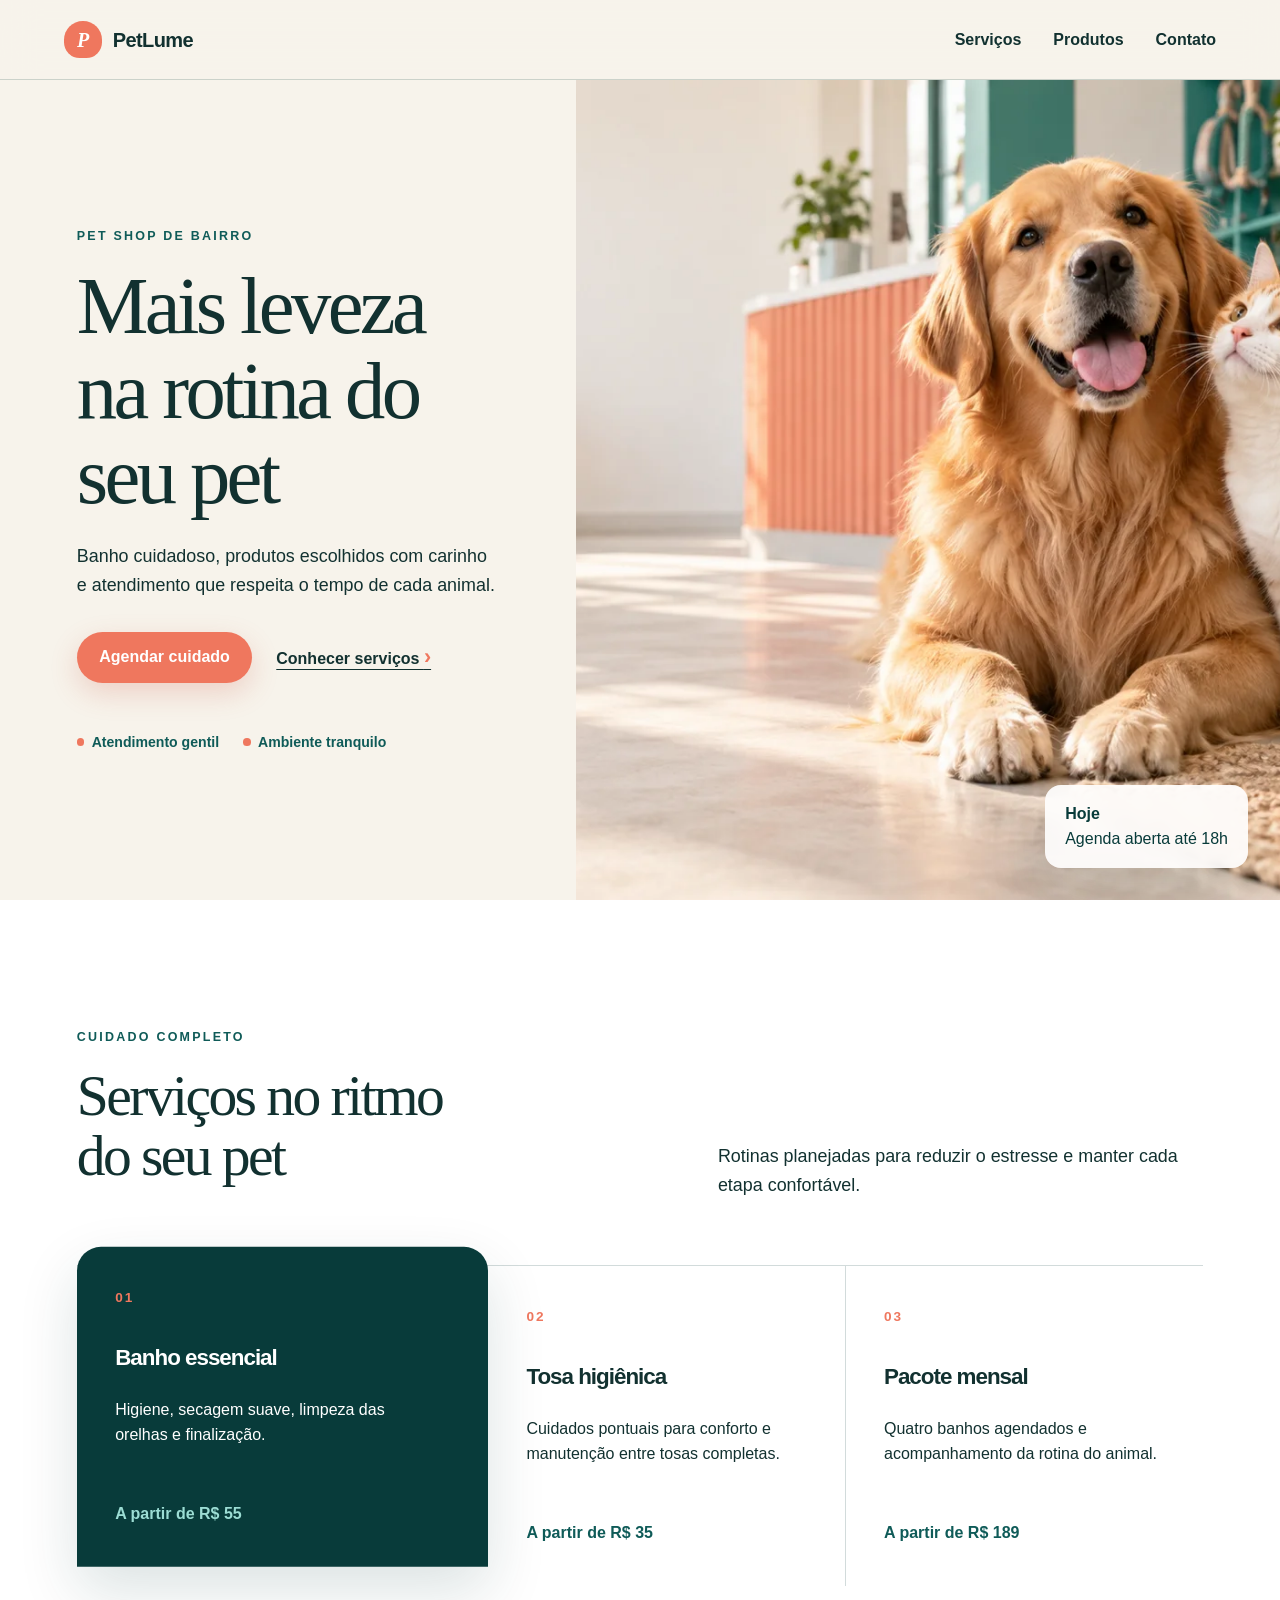
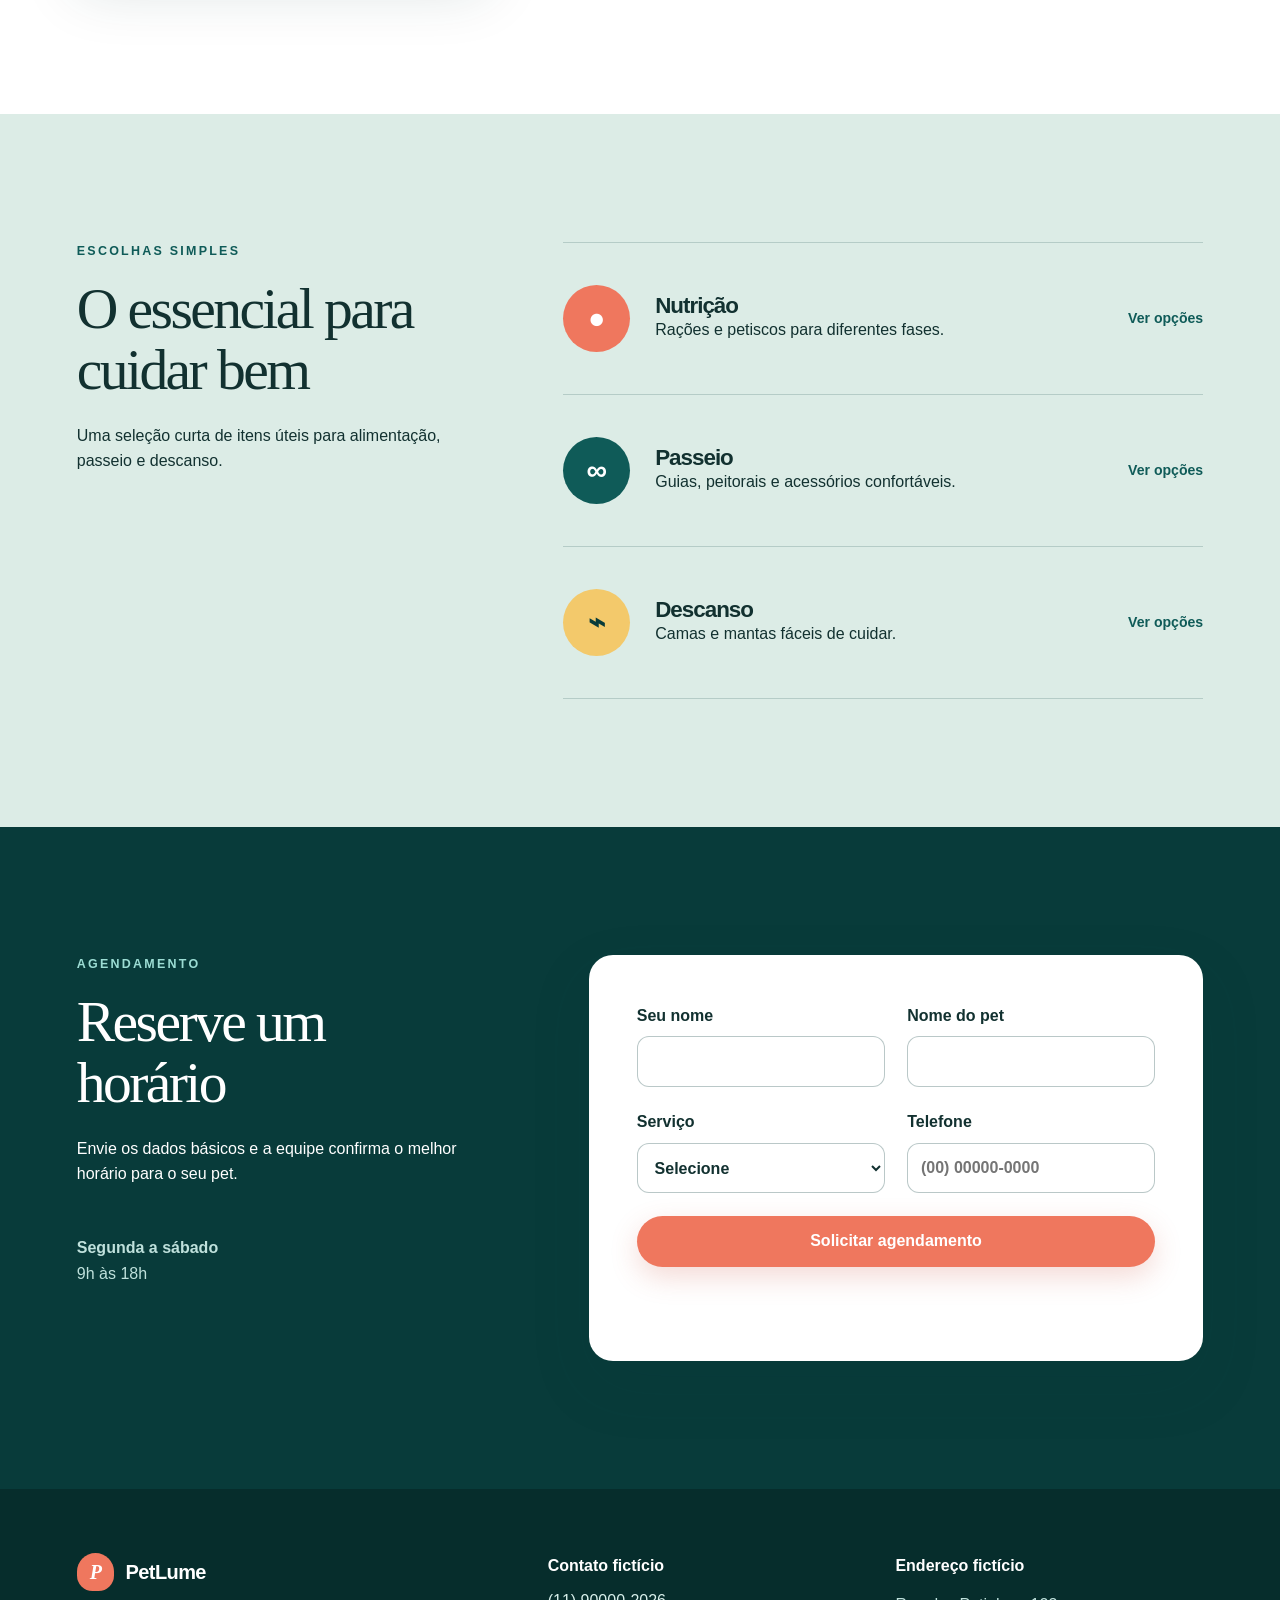
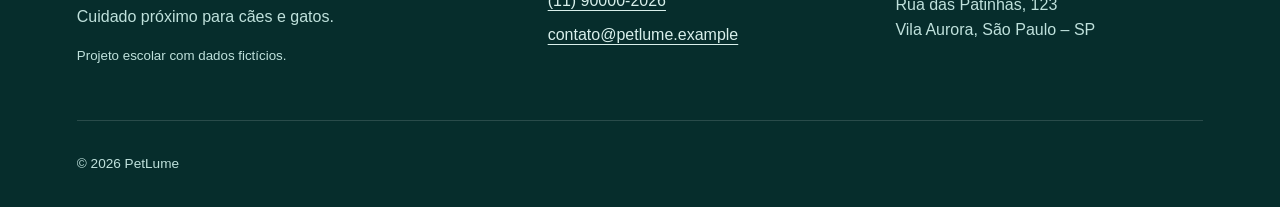
==== index.html @ 80915aac "Create PetLume school PWA" ====
<!doctype html>
<html lang="pt-BR">
  <head>
    <meta charset="utf-8" />
    <meta name="viewport" content="width=device-width, initial-scale=1" />
    <meta name="theme-color" content="#083b3a" />
    <meta name="description" content="PetLume Pet Shop Escola: banho, cuidados e produtos selecionados para cães e gatos." />
    <title>PetLume Pet Shop Escola | Cuidado que faz bem</title>
    <link rel="manifest" href="manifest.json" />
    <link rel="icon" type="image/svg+xml" href="favicon.svg" />
    <link rel="apple-touch-icon" href="assets/icon-192.png" />
    <link rel="stylesheet" href="styles.css" />
  </head>
  <body>
    <a class="skip-link" href="#conteudo">Pular para o conteúdo</a>

    <header class="site-header">
      <a class="brand" href="#inicio" aria-label="PetLume, início">
        <span class="brand-mark" aria-hidden="true">P</span>
        <span>PetLume</span>
      </a>
      <button class="menu-button" type="button" aria-expanded="false" aria-controls="menu-principal">
        <span class="sr-only">Abrir menu</span>
        <span aria-hidden="true"></span><span aria-hidden="true"></span><span aria-hidden="true"></span>
      </button>
      <nav id="menu-principal" class="site-nav" aria-label="Navegação principal">
        <a href="#servicos">Serviços</a>
        <a href="#produtos">Produtos</a>
        <a href="#contato">Contato</a>
        <button id="installButton" class="install-button" type="button" hidden>Instalar aplicativo</button>
      </nav>
    </header>

    <main id="conteudo">
      <section id="inicio" class="hero">
        <div class="hero-copy">
          <p class="eyebrow">PET SHOP DE BAIRRO</p>
          <h1>Mais leveza na rotina do seu pet</h1>
          <p class="hero-text">Banho cuidadoso, produtos escolhidos com carinho e atendimento que respeita o tempo de cada animal.</p>
          <div class="hero-actions">
            <a class="button primary" href="#agendamento">Agendar cuidado</a>
            <a class="text-link" href="#servicos">Conhecer serviços <span aria-hidden="true">›</span></a>
          </div>
          <div class="trust-row" aria-label="Diferenciais">
            <span>Atendimento gentil</span>
            <span>Ambiente tranquilo</span>
          </div>
        </div>
        <div class="hero-media">
          <img src="assets/petlume-hero.webp" alt="Cão golden retriever e gato laranja juntos em um pet shop iluminado" width="1536" height="1024" />
          <p class="hero-note"><strong>Hoje</strong><br />Agenda aberta até 18h</p>
        </div>
      </section>

      <section id="servicos" class="section services-section">
        <div class="section-heading">
          <div>
            <p class="eyebrow">CUIDADO COMPLETO</p>
            <h2>Serviços no ritmo do seu pet</h2>
          </div>
          <p>Rotinas planejadas para reduzir o estresse e manter cada etapa confortável.</p>
        </div>
        <div class="services-grid">
          <article class="service-card featured">
            <span class="service-number">01</span>
            <h3>Banho essencial</h3>
            <p>Higiene, secagem suave, limpeza das orelhas e finalização.</p>
            <strong>A partir de R$ 55</strong>
          </article>
          <article class="service-card">
            <span class="service-number">02</span>
            <h3>Tosa higiênica</h3>
            <p>Cuidados pontuais para conforto e manutenção entre tosas completas.</p>
            <strong>A partir de R$ 35</strong>
          </article>
          <article class="service-card">
            <span class="service-number">03</span>
            <h3>Pacote mensal</h3>
            <p>Quatro banhos agendados e acompanhamento da rotina do animal.</p>
            <strong>A partir de R$ 189</strong>
          </article>
        </div>
      </section>

      <section id="produtos" class="section products-section">
        <div class="products-intro">
          <p class="eyebrow">ESCOLHAS SIMPLES</p>
          <h2>O essencial para cuidar bem</h2>
          <p>Uma seleção curta de itens úteis para alimentação, passeio e descanso.</p>
        </div>
        <div class="product-list" role="list">
          <article class="product" role="listitem">
            <div class="product-icon food" aria-hidden="true">●</div>
            <div><h3>Nutrição</h3><p>Rações e petiscos para diferentes fases.</p></div>
            <span>Ver opções</span>
          </article>
          <article class="product" role="listitem">
            <div class="product-icon walk" aria-hidden="true">∞</div>
            <div><h3>Passeio</h3><p>Guias, peitorais e acessórios confortáveis.</p></div>
            <span>Ver opções</span>
          </article>
          <article class="product" role="listitem">
            <div class="product-icon rest" aria-hidden="true">⌁</div>
            <div><h3>Descanso</h3><p>Camas e mantas fáceis de cuidar.</p></div>
            <span>Ver opções</span>
          </article>
        </div>
      </section>

      <section id="agendamento" class="section booking-section">
        <div class="booking-copy">
          <p class="eyebrow">AGENDAMENTO</p>
          <h2>Reserve um horário</h2>
          <p>Envie os dados básicos e a equipe confirma o melhor horário para o seu pet.</p>
          <p class="booking-detail"><strong>Segunda a sábado</strong><br />9h às 18h</p>
        </div>
        <form id="bookingForm" class="booking-form">
          <label>Seu nome<input name="nome" type="text" autocomplete="name" required /></label>
          <label>Nome do pet<input name="pet" type="text" required /></label>
          <label>Serviço
            <select name="servico" required>
              <option value="">Selecione</option>
              <option>Banho essencial</option>
              <option>Tosa higiênica</option>
              <option>Pacote mensal</option>
            </select>
          </label>
          <label>Telefone<input name="telefone" type="tel" inputmode="tel" autocomplete="tel" placeholder="(00) 00000-0000" required /></label>
          <button class="button primary" type="submit">Solicitar agendamento</button>
          <p id="formStatus" class="form-status" role="status" aria-live="polite"></p>
        </form>
      </section>
    </main>

    <footer id="contato" class="site-footer">
      <div>
        <a class="brand footer-brand" href="#inicio"><span class="brand-mark" aria-hidden="true">P</span><span>PetLume</span></a>
        <p>Cuidado próximo para cães e gatos.</p>
        <p><small>Projeto escolar com dados fictícios.</small></p>
      </div>
      <div><strong>Contato fictício</strong><a href="tel:+5511900002026">(11) 90000-2026</a><a href="mailto:contato@petlume.example">contato@petlume.example</a></div>
      <div><strong>Endereço fictício</strong><p>Rua das Patinhas, 123<br />Vila Aurora, São Paulo – SP</p></div>
      <p class="copyright">© <span id="year"></span> PetLume</p>
    </footer>

    <div id="offlineNotice" class="offline-notice" role="status" hidden>Você está sem internet. O conteúdo principal continua disponível.</div>
    <script src="app.js" defer></script>
  </body>
</html>
---- styles.css ----
:root {
  color-scheme: light;
  --ink: #123130;
  --deep: #083b3a;
  --teal: #0f5b58;
  --mint: #dcece6;
  --cream: #f7f3eb;
  --white: #ffffff;
  --coral: #ef775e;
  --coral-dark: #cf5844;
  --line: rgba(8, 59, 58, 0.18);
  --shadow: 0 24px 60px rgba(8, 59, 58, 0.14);
  --radius: 1.5rem;
}

* { box-sizing: border-box; }
html { scroll-behavior: smooth; }
body { margin: 0; font-family: Inter, Aptos, "Segoe UI", sans-serif; color: var(--ink); background: var(--cream); font-size: 1rem; line-height: 1.6; }
img { display: block; max-width: 100%; }
a { color: inherit; }
button, input, select { font: inherit; }
button, a { -webkit-tap-highlight-color: transparent; }
.sr-only { position: absolute; width: 1px; height: 1px; padding: 0; margin: -1px; overflow: hidden; clip: rect(0, 0, 0, 0); white-space: nowrap; border: 0; }
.skip-link { position: fixed; top: .75rem; left: .75rem; z-index: 100; padding: .7rem 1rem; color: var(--white); background: var(--deep); border-radius: .5rem; transform: translateY(-180%); }
.skip-link:focus { transform: translateY(0); }

.site-header { position: sticky; top: 0; z-index: 20; min-height: 5rem; padding: 0 clamp(1.25rem, 5vw, 5rem); display: flex; align-items: center; justify-content: space-between; gap: 2rem; background: rgba(247, 243, 235, .92); backdrop-filter: blur(18px); border-bottom: 1px solid var(--line); }
.brand { display: inline-flex; align-items: center; gap: .7rem; font-size: 1.25rem; font-weight: 800; text-decoration: none; letter-spacing: -.03em; }
.brand-mark { display: grid; place-items: center; width: 2.35rem; aspect-ratio: 1; border-radius: 50% 50% 42% 42%; color: var(--white); background: var(--coral); font-family: Georgia, serif; font-style: italic; font-weight: 700; }
.site-nav { display: flex; align-items: center; gap: clamp(1rem, 2.5vw, 2.25rem); }
.site-nav a { position: relative; font-weight: 650; text-decoration: none; }
.site-nav a::after { content: ""; position: absolute; left: 0; right: 100%; bottom: -.35rem; height: 2px; background: var(--coral); transition: right .2s ease; }
.site-nav a:hover::after, .site-nav a:focus-visible::after { right: 0; }
.install-button { border: 1px solid var(--deep); padding: .65rem 1rem; background: transparent; color: var(--deep); border-radius: 999px; cursor: pointer; font-weight: 750; }
.menu-button { display: none; width: 2.8rem; height: 2.8rem; padding: .65rem; border: 0; background: transparent; cursor: pointer; }
.menu-button span[aria-hidden] { display: block; height: 2px; margin: .28rem 0; background: var(--deep); }

.hero { min-height: calc(100vh - 5rem); display: grid; grid-template-columns: minmax(0, .9fr) minmax(0, 1.1fr); align-items: stretch; }
.hero-copy { align-self: center; padding: clamp(4rem, 8vw, 8rem) clamp(1.5rem, 6vw, 6rem); }
.eyebrow { margin: 0 0 1.1rem; color: var(--teal); font-size: .78rem; font-weight: 850; letter-spacing: .18em; }
h1, h2, h3 { margin-top: 0; line-height: 1.05; letter-spacing: -.045em; }
h1 { max-width: 10ch; margin-bottom: 1.5rem; font-family: Georgia, "Times New Roman", serif; font-size: clamp(3.4rem, 6.3vw, 7rem); font-weight: 500; }
h2 { max-width: 14ch; margin-bottom: 1.4rem; font-family: Georgia, "Times New Roman", serif; font-size: clamp(2.5rem, 4.5vw, 4.8rem); font-weight: 500; }
h3 { margin-bottom: .7rem; font-size: 1.4rem; }
.hero-text { max-width: 34rem; margin: 0 0 2rem; font-size: clamp(1.05rem, 1.4vw, 1.28rem); }
.hero-actions { display: flex; align-items: center; gap: 1.5rem; flex-wrap: wrap; }
.button { display: inline-flex; justify-content: center; align-items: center; min-height: 3.2rem; padding: .8rem 1.4rem; border: 0; border-radius: 999px; text-decoration: none; font-weight: 800; cursor: pointer; }
.button.primary { color: var(--white); background: var(--coral); box-shadow: 0 10px 28px rgba(207, 88, 68, .22); }
.button.primary:hover, .button.primary:focus-visible { background: var(--coral-dark); transform: translateY(-1px); }
.text-link { font-weight: 800; text-underline-offset: .3rem; }
.text-link span { color: var(--coral); font-size: 1.35rem; }
.trust-row { display: flex; gap: 1.5rem; margin-top: 3rem; color: var(--teal); font-size: .88rem; font-weight: 750; }
.trust-row span { display: inline-flex; align-items: center; gap: .45rem; }
.trust-row span::before { content: ""; width: .48rem; height: .48rem; border-radius: 50%; background: var(--coral); }
.hero-media { position: relative; min-height: 37rem; overflow: hidden; background: var(--mint); }
.hero-media img { width: 100%; height: 100%; object-fit: cover; object-position: 58% center; }
.hero-note { position: absolute; right: 2rem; bottom: 2rem; margin: 0; padding: 1rem 1.25rem; color: var(--deep); background: rgba(255,255,255,.9); border-radius: 1rem; box-shadow: var(--shadow); backdrop-filter: blur(10px); }

.section { padding: clamp(5rem, 10vw, 9rem) clamp(1.5rem, 6vw, 6rem); }
.section-heading { display: grid; grid-template-columns: 1.1fr .9fr; align-items: end; gap: 3rem; margin-bottom: 3.5rem; }
.section-heading p:last-child { max-width: 32rem; margin: 0 0 .6rem auto; font-size: 1.12rem; }
.services-section { background: var(--white); }
.services-grid { display: grid; grid-template-columns: 1.15fr 1fr 1fr; border-top: 1px solid var(--line); }
.service-card { min-height: 20rem; padding: 2.5rem clamp(1.25rem, 3vw, 3rem); display: flex; flex-direction: column; border-right: 1px solid var(--line); }
.service-card:last-child { border-right: 0; }
.service-card.featured { color: var(--white); background: var(--deep); border: 0; border-radius: var(--radius) var(--radius) 0 0; transform: translateY(-1.2rem); box-shadow: var(--shadow); }
.service-number { margin-bottom: auto; color: var(--coral); font-size: .85rem; font-weight: 850; letter-spacing: .15em; }
.service-card p { max-width: 20rem; }
.service-card strong { margin-top: auto; color: var(--teal); }
.service-card.featured strong { color: #9cddd4; }

.products-section { display: grid; grid-template-columns: .75fr 1.25fr; gap: clamp(3rem, 8vw, 8rem); background: var(--mint); }
.products-intro { align-self: start; position: sticky; top: 8rem; }
.products-intro p:last-child { max-width: 28rem; }
.product-list { border-top: 1px solid var(--line); }
.product { display: grid; grid-template-columns: 4.5rem 1fr auto; align-items: center; gap: 1.25rem; min-height: 9.5rem; padding: 1.5rem 0; border-bottom: 1px solid var(--line); }
.product h3, .product p { margin: 0; }
.product > span { color: var(--teal); font-weight: 800; font-size: .88rem; }
.product-icon { display: grid; place-items: center; width: 4.2rem; aspect-ratio: 1; border-radius: 50%; color: var(--white); font-size: 1.8rem; font-weight: 800; }
.product-icon.food { background: var(--coral); }
.product-icon.walk { background: var(--teal); }
.product-icon.rest { color: var(--deep); background: #f3c96b; }

.booking-section { display: grid; grid-template-columns: .8fr 1.2fr; gap: clamp(3rem, 8vw, 8rem); color: var(--white); background: var(--deep); }
.booking-section .eyebrow { color: #9cddd4; }
.booking-detail { margin-top: 3rem; color: #bfe1dc; }
.booking-form { display: grid; grid-template-columns: 1fr 1fr; gap: 1.4rem; padding: clamp(1.5rem, 4vw, 3rem); color: var(--ink); background: var(--white); border-radius: var(--radius); box-shadow: var(--shadow); }
.booking-form label { display: grid; gap: .5rem; font-weight: 750; }
.booking-form input, .booking-form select { width: 100%; min-height: 3.15rem; padding: .7rem .8rem; border: 1px solid rgba(8, 59, 58, .28); border-radius: .75rem; color: var(--ink); background: #fff; }
.booking-form input:focus, .booking-form select:focus { outline: 3px solid rgba(239, 119, 94, .3); border-color: var(--coral); }
.booking-form .button, .form-status { grid-column: 1 / -1; }
.form-status { min-height: 1.5rem; margin: 0; color: var(--teal); font-weight: 700; }

.site-footer { display: grid; grid-template-columns: 1.4fr 1fr 1fr; gap: 2.5rem; padding: 4rem clamp(1.5rem, 6vw, 6rem) 2rem; color: var(--white); background: #062d2c; }
.site-footer > div { display: flex; flex-direction: column; align-items: flex-start; }
.site-footer p { margin: .8rem 0 0; color: #bfe1dc; }
.site-footer a:not(.brand) { margin-top: .55rem; color: #d8efeb; text-underline-offset: .25rem; }
.footer-brand { color: var(--white); }
.copyright { grid-column: 1 / -1; padding-top: 2rem; border-top: 1px solid rgba(255,255,255,.14); font-size: .85rem; }
.offline-notice { position: fixed; z-index: 50; left: 50%; bottom: 1.25rem; width: min(36rem, calc(100% - 2rem)); padding: .8rem 1rem; transform: translateX(-50%); text-align: center; color: var(--white); background: #202020; border-radius: .8rem; box-shadow: var(--shadow); }

@media (max-width: 880px) {
  .menu-button { display: block; }
  .site-nav { position: absolute; top: calc(100% + 1px); left: 0; right: 0; display: none; align-items: stretch; padding: 1.4rem; background: var(--cream); border-bottom: 1px solid var(--line); box-shadow: 0 14px 30px rgba(8,59,58,.08); }
  .site-nav.open { display: grid; }
  .site-nav a { padding: .7rem; }
  .hero { grid-template-columns: 1fr; }
  .hero-copy { order: 2; }
  .hero-media { min-height: 52vh; }
  .hero-note { right: 1rem; bottom: 1rem; }
  .section-heading, .products-section, .booking-section { grid-template-columns: 1fr; }
  .section-heading p:last-child { margin-left: 0; }
  .services-grid { grid-template-columns: 1fr; }
  .service-card { min-height: 16rem; border-right: 0; border-bottom: 1px solid var(--line); }
  .service-card.featured { transform: none; border-radius: var(--radius); }
  .products-intro { position: static; }
  .site-footer { grid-template-columns: 1fr 1fr; }
}

@media (max-width: 560px) {
  h1 { font-size: clamp(3rem, 16vw, 4.6rem); }
  .hero-media { min-height: 25rem; }
  .hero-media img { object-position: 65% center; }
  .trust-row { flex-direction: column; gap: .6rem; }
  .booking-form { grid-template-columns: 1fr; }
  .product { grid-template-columns: 3.6rem 1fr; }
  .product-icon { width: 3.4rem; }
  .product > span { grid-column: 2; }
  .site-footer { grid-template-columns: 1fr; }
}

@media (prefers-reduced-motion: reduce) {
  html { scroll-behavior: auto; }
  *, *::before, *::after { transition-duration: .01ms !important; animation-duration: .01ms !important; animation-iteration-count: 1 !important; }
}
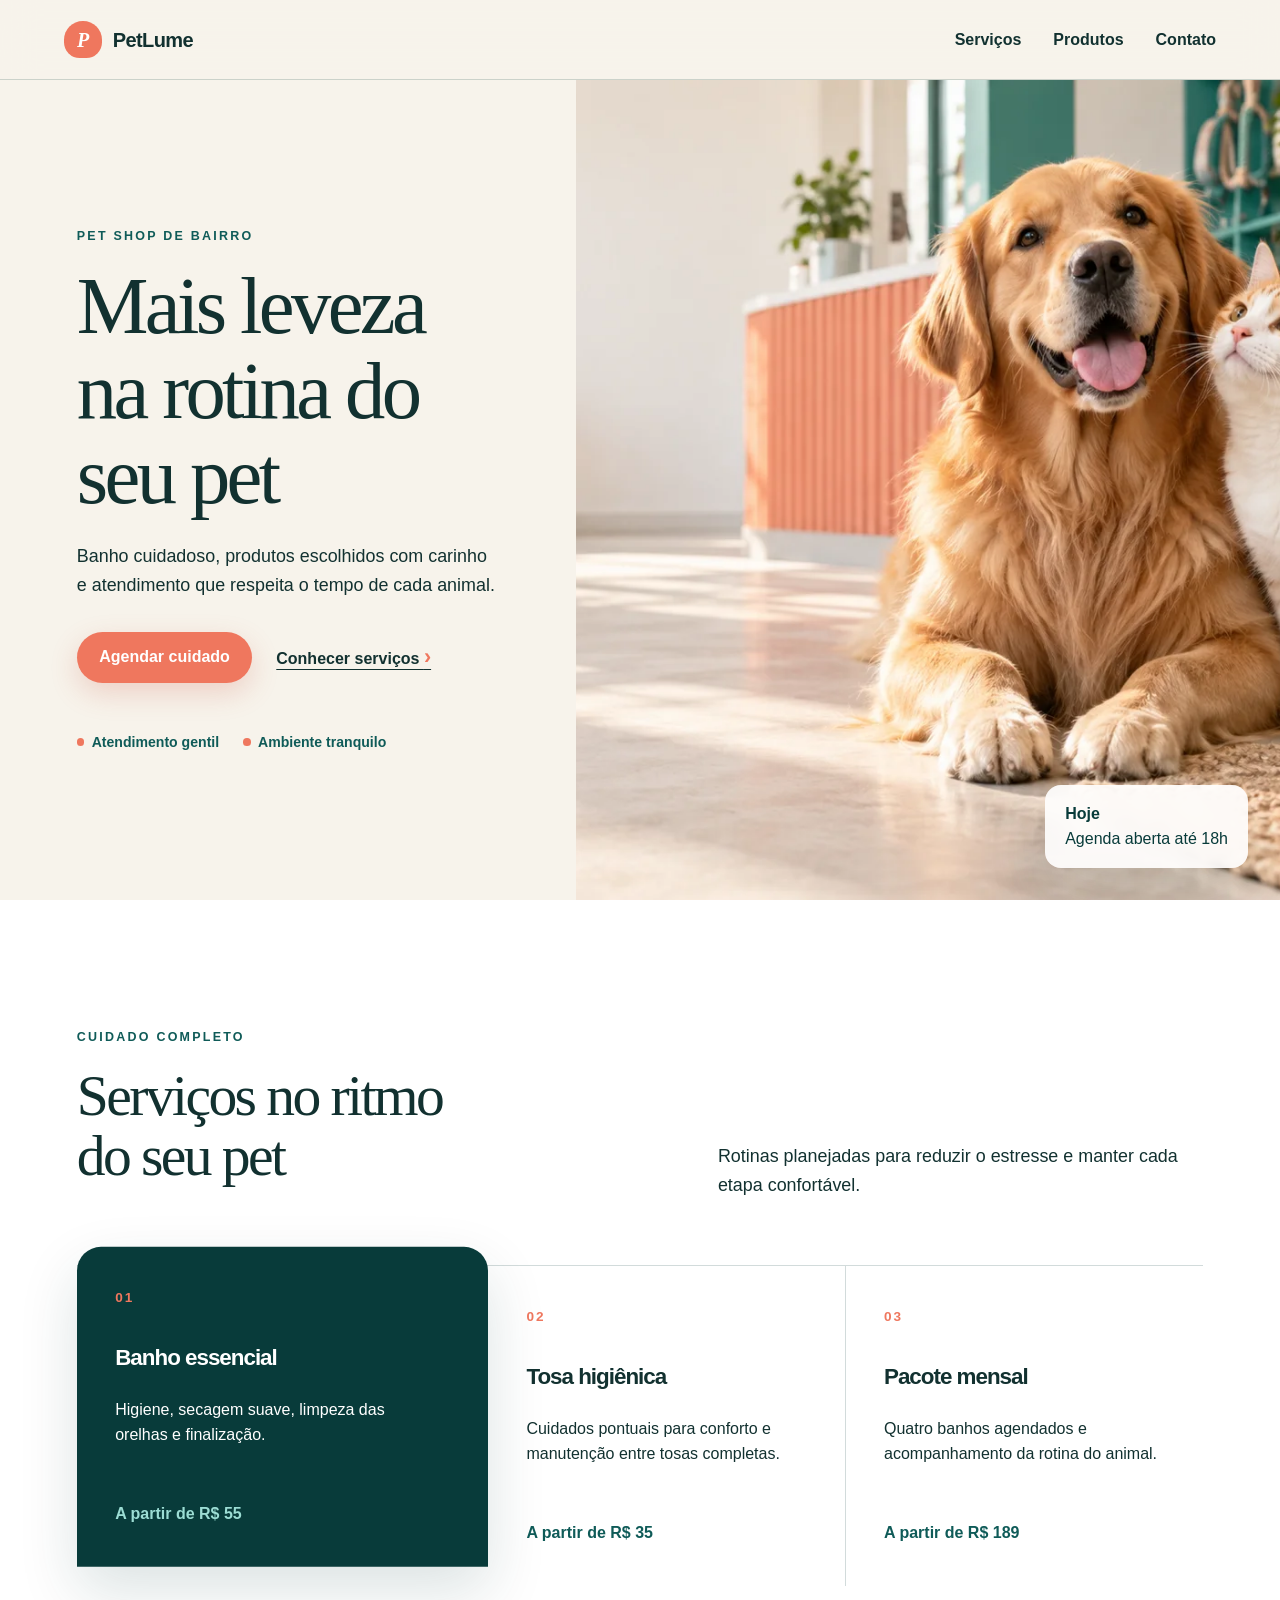
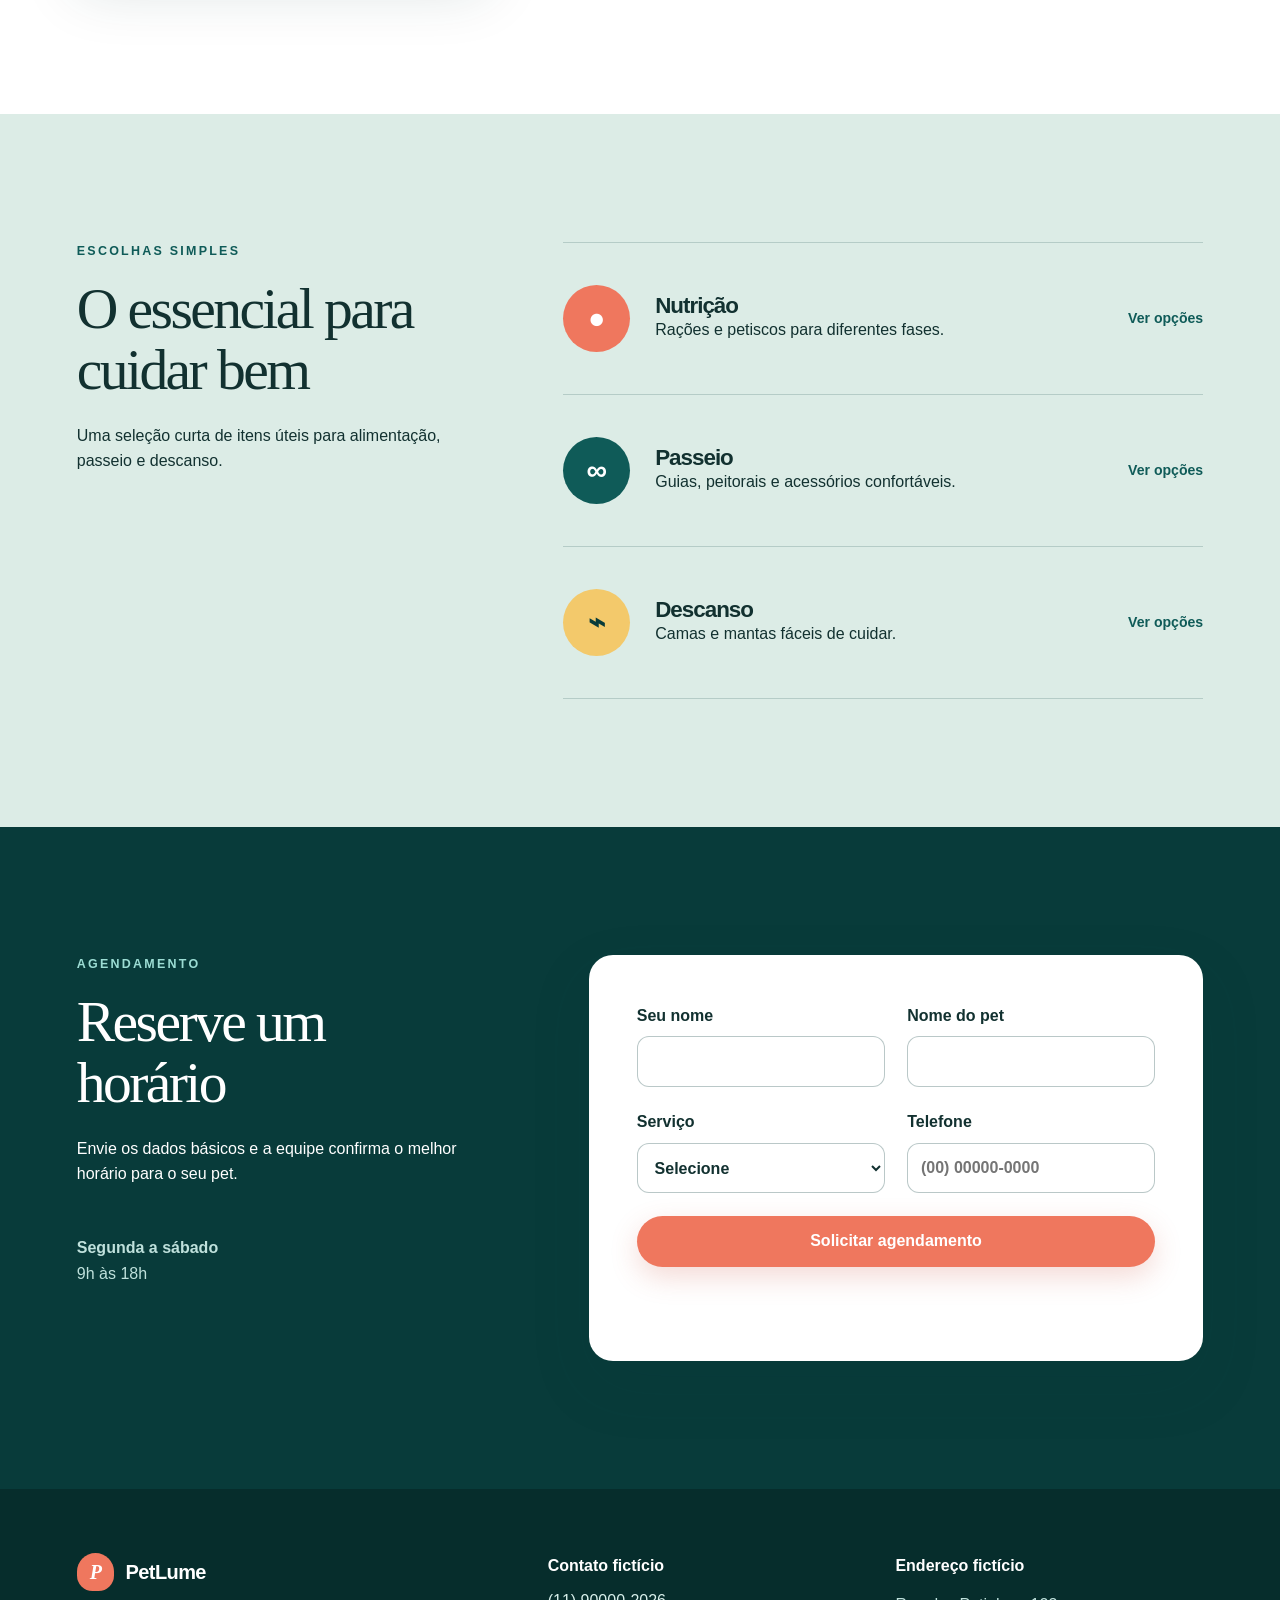
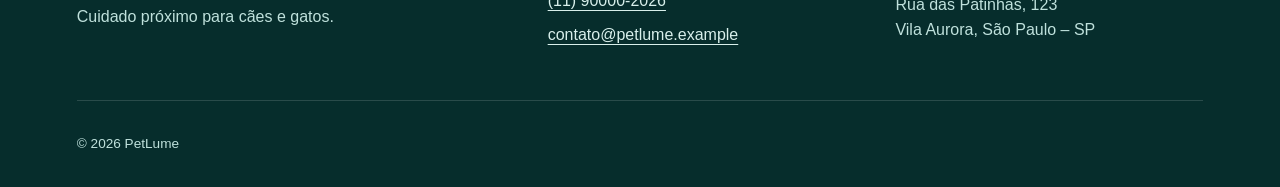
==== commit d2eb4d06: "Remove school project notice" ====
--- a/index.html
+++ b/index.html
@@ -136,7 +136,6 @@
       <div>
         <a class="brand footer-brand" href="#inicio"><span class="brand-mark" aria-hidden="true">P</span><span>PetLume</span></a>
         <p>Cuidado próximo para cães e gatos.</p>
-        <p><small>Projeto escolar com dados fictícios.</small></p>
       </div>
       <div><strong>Contato fictício</strong><a href="tel:+5511900002026">(11) 90000-2026</a><a href="mailto:contato@petlume.example">contato@petlume.example</a></div>
       <div><strong>Endereço fictício</strong><p>Rua das Patinhas, 123<br />Vila Aurora, São Paulo – SP</p></div>
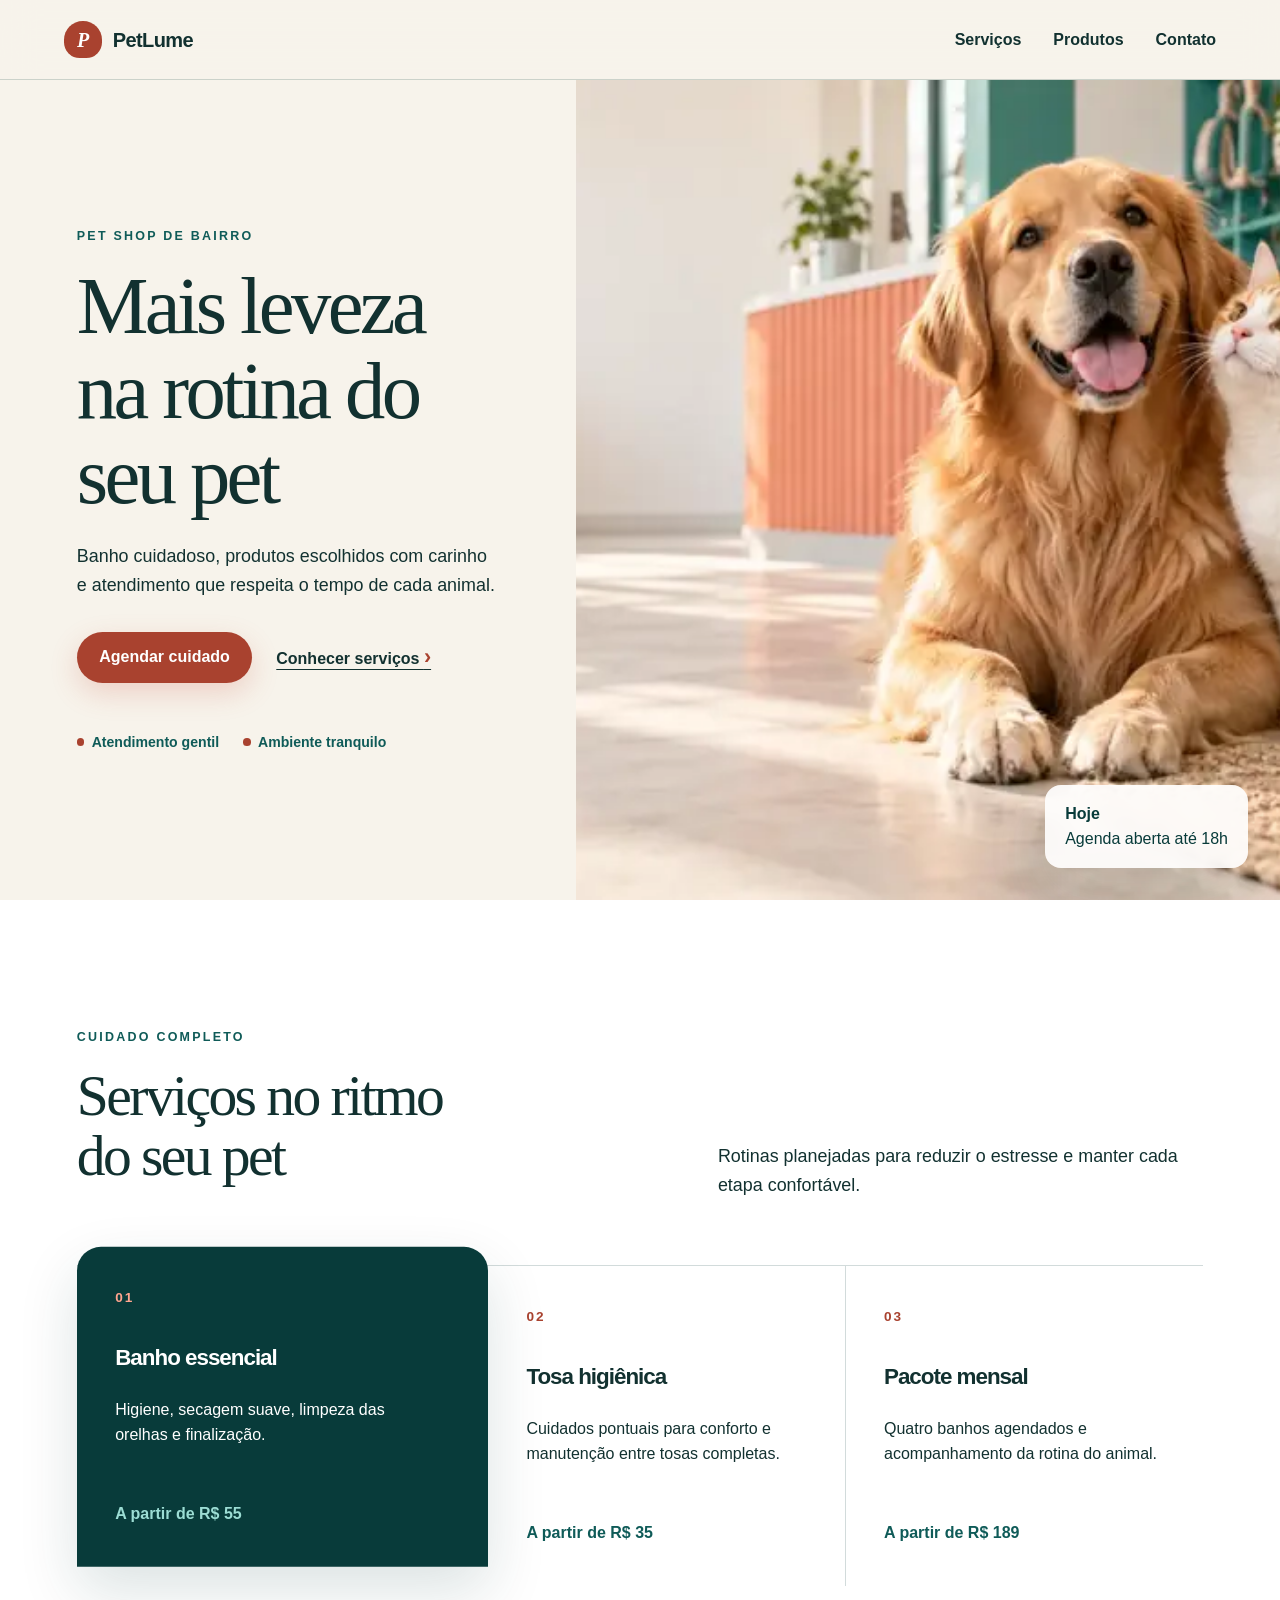
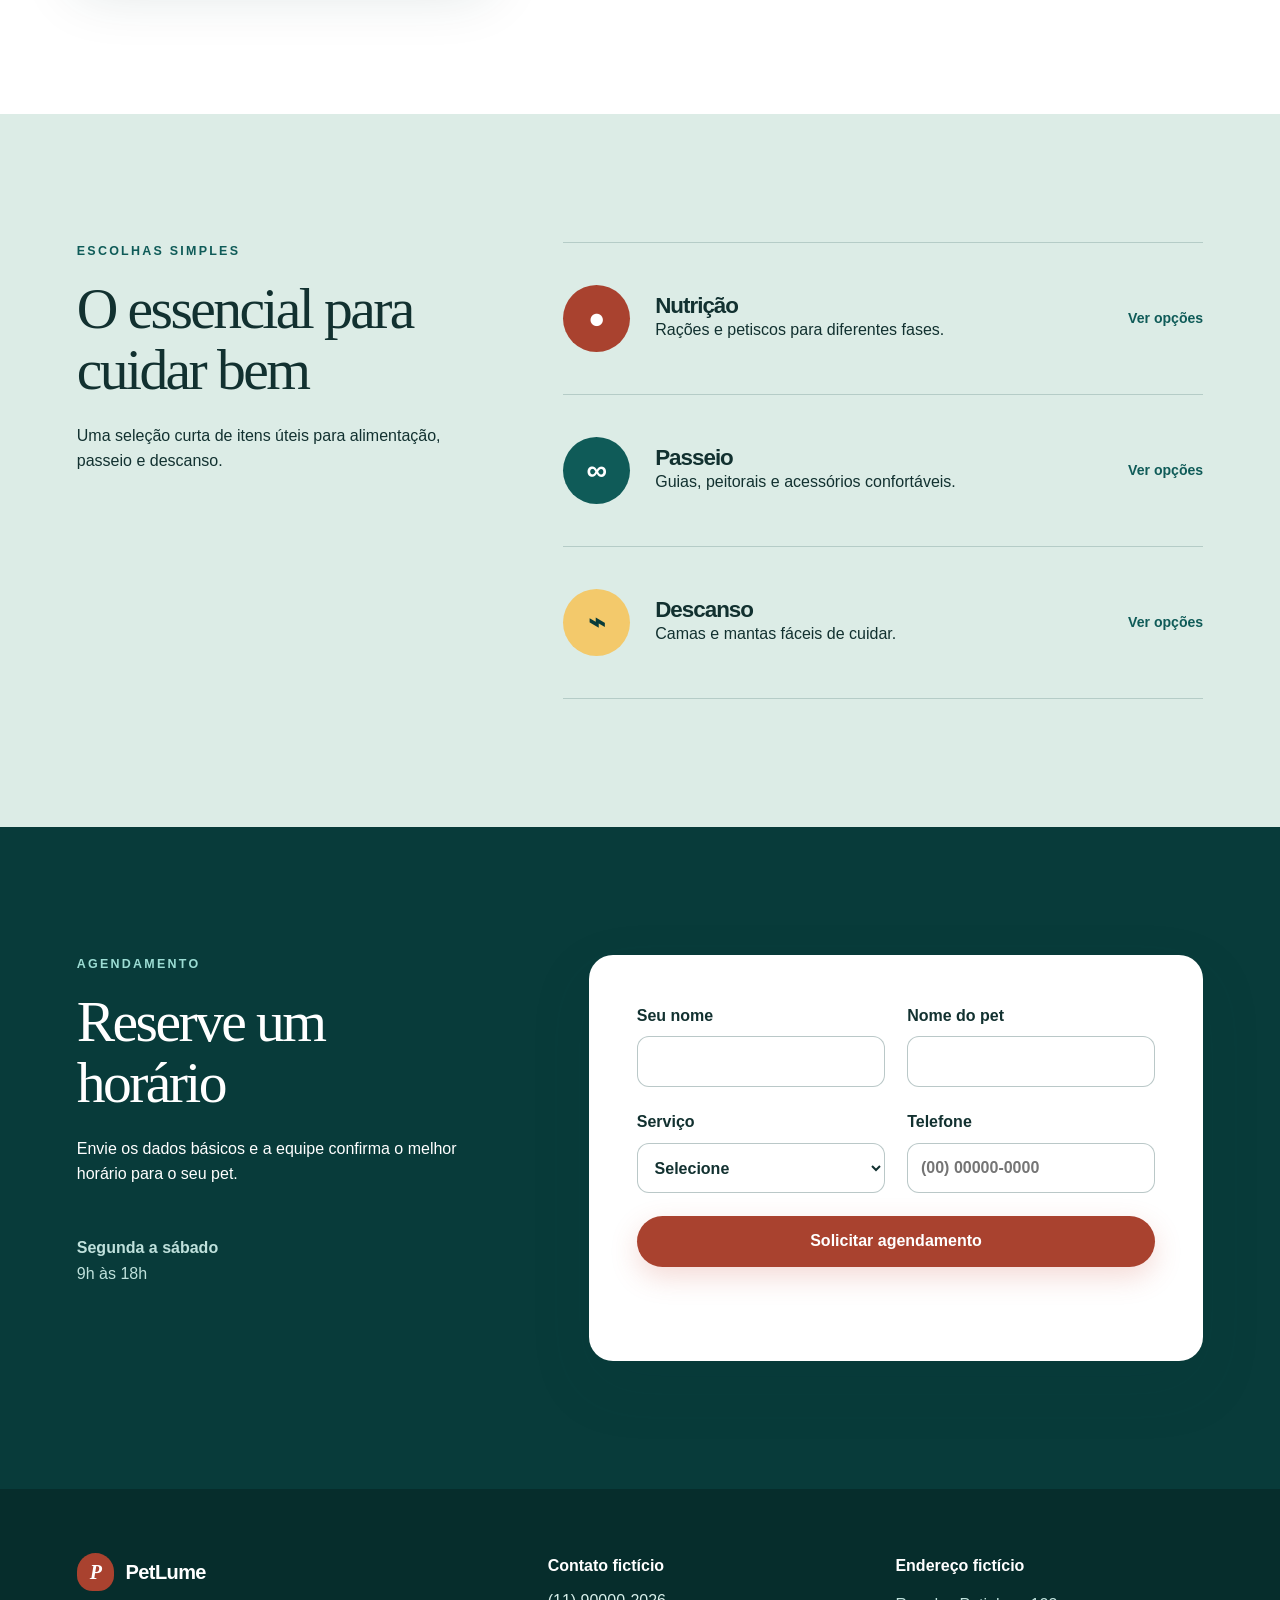
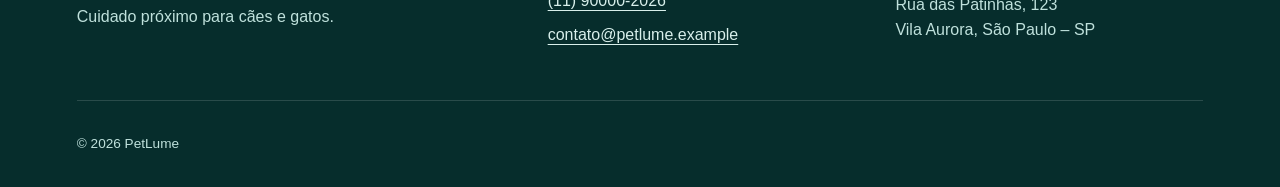
==== commit 141ff36e: "Improve contrast and hero loading for accessibility audits" ====
--- a/index.html
+++ b/index.html
@@ -9,6 +9,7 @@
     <link rel="manifest" href="manifest.json" />
     <link rel="icon" type="image/svg+xml" href="favicon.svg" />
     <link rel="apple-touch-icon" href="assets/icon-192.png" />
+    <link rel="preload" as="image" href="assets/petlume-hero-800.webp" imagesrcset="assets/petlume-hero-800.webp 800w, assets/petlume-hero.webp 1600w" imagesizes="(max-width: 880px) 100vw, 55vw" fetchpriority="high" />
     <link rel="stylesheet" href="styles.css" />
   </head>
   <body>
@@ -47,7 +48,7 @@
           </div>
         </div>
         <div class="hero-media">
-          <img src="assets/petlume-hero.webp" alt="Cão golden retriever e gato laranja juntos em um pet shop iluminado" width="1536" height="1024" />
+          <img src="assets/petlume-hero.webp" srcset="assets/petlume-hero-800.webp 800w, assets/petlume-hero.webp 1600w" sizes="(max-width: 880px) 100vw, 55vw" fetchpriority="high" decoding="async" alt="Cão golden retriever e gato laranja juntos em um pet shop iluminado" width="1600" height="900" />
           <p class="hero-note"><strong>Hoje</strong><br />Agenda aberta até 18h</p>
         </div>
       </section>
--- a/styles.css
+++ b/styles.css
@@ -6,8 +6,9 @@
   --mint: #dcece6;
   --cream: #f7f3eb;
   --white: #ffffff;
-  --coral: #ef775e;
-  --coral-dark: #cf5844;
+  --coral: #a9422f;
+  --coral-dark: #862f22;
+  --coral-light: #ffa58f;
   --line: rgba(8, 59, 58, 0.18);
   --shadow: 0 24px 60px rgba(8, 59, 58, 0.14);
   --radius: 1.5rem;
@@ -23,6 +24,7 @@
 .sr-only { position: absolute; width: 1px; height: 1px; padding: 0; margin: -1px; overflow: hidden; clip: rect(0, 0, 0, 0); white-space: nowrap; border: 0; }
 .skip-link { position: fixed; top: .75rem; left: .75rem; z-index: 100; padding: .7rem 1rem; color: var(--white); background: var(--deep); border-radius: .5rem; transform: translateY(-180%); }
 .skip-link:focus { transform: translateY(0); }
+:focus-visible { outline: 3px solid var(--teal); outline-offset: 3px; }
 
 .site-header { position: sticky; top: 0; z-index: 20; min-height: 5rem; padding: 0 clamp(1.25rem, 5vw, 5rem); display: flex; align-items: center; justify-content: space-between; gap: 2rem; background: rgba(247, 243, 235, .92); backdrop-filter: blur(18px); border-bottom: 1px solid var(--line); }
 .brand { display: inline-flex; align-items: center; gap: .7rem; font-size: 1.25rem; font-weight: 800; text-decoration: none; letter-spacing: -.03em; }
@@ -68,6 +70,7 @@
 .service-card p { max-width: 20rem; }
 .service-card strong { margin-top: auto; color: var(--teal); }
 .service-card.featured strong { color: #9cddd4; }
+.service-card.featured .service-number { color: var(--coral-light); }
 
 .products-section { display: grid; grid-template-columns: .75fr 1.25fr; gap: clamp(3rem, 8vw, 8rem); background: var(--mint); }
 .products-intro { align-self: start; position: sticky; top: 8rem; }
